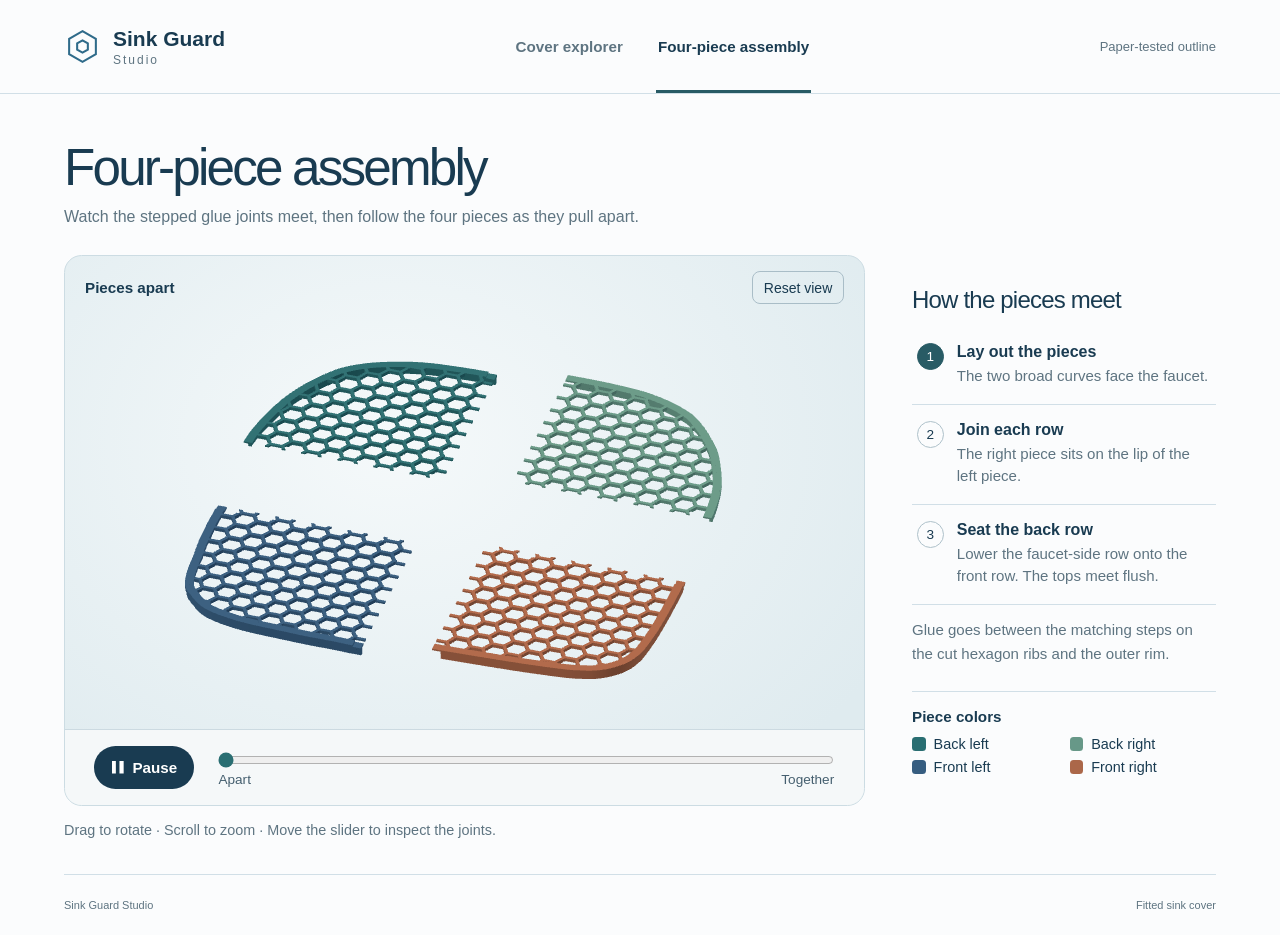
==== assembly.html @ 277f7864 "Add an interactive four-piece cover assembly tab" ====
<!doctype html>
<html lang="en">
<head>
  <meta charset="utf-8">
  <meta name="viewport" content="width=device-width,initial-scale=1">
  <meta name="theme-color" content="#eaf1f5">
  <meta name="description" content="Watch the four printed quarters of the sink guard fit together at their overlapping glue joints.">
  <title>Four-piece assembly · Sink Guard Studio</title>
  <link rel="stylesheet" href="style.css?v=cutaway-lift1">
  <link rel="stylesheet" href="assembly.css?v=1">
  <script type="importmap">{"imports":{"three":"./vendor/three/build/three.module.js","three/addons/":"./vendor/three/examples/jsm/"}}</script>
</head>
<body>
  <header class="site-header">
    <a class="brand" href="./" aria-label="Sink Guard Studio home"><svg viewBox="0 0 36 36" aria-hidden="true"><path d="M18 3 31 10.5v15L18 33 5 25.5v-15Z M18 12l5.2 3v6L18 24l-5.2-3v-6Z"/></svg><span>Sink Guard<span class="brand-sub">Studio</span></span></a>
    <nav class="studio-tabs" aria-label="Studio views"><a href="./">Cover explorer</a><a href="assembly.html" aria-current="page">Four-piece assembly</a></nav>
    <span class="version">Paper-tested outline</span>
  </header>
  <main class="assembly-page">
    <div class="assembly-title"><h1>Four-piece assembly</h1><p>Watch the stepped glue joints meet, then follow the four pieces as they pull apart.</p></div>
    <div class="assembly-layout">
      <section class="assembly-stage" aria-label="Interactive assembly animation">
        <div class="stage-strip"><span class="pose-name" id="pose-name">Pieces apart</span><button type="button" id="reset-camera" hidden>Reset view</button></div>
        <div class="assembly-art" id="assembly-art" role="img" tabindex="0" aria-label="Four colored sink cover pieces. Animation controlled by the buttons and slider below."></div>
        <div id="assembly-loading" role="status">Loading the four pieces…</div>
        <div class="motion-controls">
          <button type="button" id="play-motion" disabled><span class="motion-icon" aria-hidden="true"></span><span id="play-label">Play</span></button>
          <div class="travel"><label class="sr-only" for="assembly-travel">Assembly position</label><input type="range" id="assembly-travel" min="0" max="1000" step="1" value="0" disabled><div aria-hidden="true"><span>Apart</span><span>Together</span></div></div>
        </div>
      </section>
      <aside class="assembly-guide">
        <h2>How the pieces meet</h2>
        <ol class="sequence">
          <li><button type="button" data-stop="0" disabled><span class="step-no" aria-hidden="true">1</span><span><strong>Lay out the pieces</strong><small>The two broad curves face the faucet.</small></span></button></li>
          <li><button type="button" data-stop="0.54" disabled><span class="step-no" aria-hidden="true">2</span><span><strong>Join each row</strong><small>The right piece sits on the lip of the left piece.</small></span></button></li>
          <li><button type="button" data-stop="1" disabled><span class="step-no" aria-hidden="true">3</span><span><strong>Seat the back row</strong><small>Lower the faucet-side row onto the front row. The tops meet flush.</small></span></button></li>
        </ol>
        <p class="glue-note">Glue goes between the matching steps on the cut hexagon ribs and the outer rim.</p>
        <div class="assembly-key"><h3>Piece colors</h3><ul>
          <li><i style="--piece:#296e72"></i>Back left</li><li><i style="--piece:#679888"></i>Back right</li>
          <li><i style="--piece:#365d80"></i>Front left</li><li><i style="--piece:#ab6749"></i>Front right</li>
        </ul></div>
      </aside>
    </div>
    <p class="assembly-help" id="assembly-help">Use the slider to inspect a joint at any point.</p>
    <noscript><p>Enable JavaScript to play the assembly animation.</p></noscript>
  </main>
  <footer><span>Sink Guard Studio</span><span>Fitted sink cover</span></footer>
  <script type="module" src="assembly.js?v=1"></script>
</body>
</html>
---- style.css ----
:root{--mist:#eaf1f5;--paper:#fbfcfd;--ink:#193b51;--blue:#2f6b8a;--sky:#b4d5e5;--muted:#5e7481;--line:#d1dfe7;font-family:'Segoe UI',Arial,sans-serif;color:var(--ink);background:var(--paper);font-synthesis:none}*{box-sizing:border-box}body{margin:0}button,a,input{-webkit-tap-highlight-color:transparent}button,a,input:focus-visible{outline-offset:5px}button:focus-visible,a:focus-visible,input:focus-visible,#viewport:focus-visible{outline:3px solid #2f6b8a}button{font:inherit;color:inherit;cursor:pointer}button:disabled{cursor:wait}a{color:inherit;text-decoration:none}button{border:0;background:transparent}button:hover{background:#dce8ef}h1,h2,.brand{font-family:'Trebuchet MS','Segoe UI',sans-serif}h1,h2,p{margin:0}h1{font-size:clamp(38px,4vw,60px);font-weight:500;letter-spacing:-2.8px;line-height:1.08;margin:25px 0 23px}h2{font-size:25px;font-weight:500;letter-spacing:-.8px;margin-bottom:16px}p{line-height:1.6;color:var(--muted)}.site-header{height:94px;display:flex;align-items:center;justify-content:space-between;padding:0 5%;border-bottom:1px solid var(--line)}.brand{display:flex;align-items:center;gap:12px;font-size:21px;font-weight:700}.brand svg{width:37px;height:37px;fill:none;stroke:var(--blue);stroke-width:2}.brand-sub{font-family:'Segoe UI',sans-serif;font-size:12px;font-weight:400;display:block;letter-spacing:2px;color:var(--muted);margin-top:2px}.version{font-size:13px;color:var(--muted);display:flex;gap:10px;align-items:center}.dot{width:5px;height:5px;border-radius:50%;background:#7ea1b4}main{max-width:1680px;margin:auto}.workbench{display:grid;grid-template-columns:310px minmax(0,1fr);gap:38px;padding:35px 5% 0}.intro{padding:16px 0 22px}.lead{font-size:16px;max-width:29ch}.size{display:flex;flex-direction:column;margin:31px 0 25px;gap:4px}.size strong{font-size:29px;font-weight:500;letter-spacing:-1px}.size strong span{font-size:14px;letter-spacing:0;margin-left:7px;color:var(--muted)}.size>span{font-size:13px;color:var(--muted)}.prototype-note{font-size:13px;display:flex;gap:11px;line-height:1.5}.note-mark{border:1px solid #94aebe;border-radius:50%;height:18px;min-width:18px;line-height:16px;text-align:center;font-family:Georgia,serif;color:var(--blue);margin-top:2px}.prototype-note small{font-size:12px;display:block;max-width:26ch;margin-top:3px}.file-link{display:flex;align-items:center;justify-content:space-between;border-bottom:1px solid #8babbc;padding:12px 0;margin-top:26px;font-size:14px;max-width:260px;font-weight:600}.file-link span{font-size:23px;font-weight:400}.file-link:hover,.coupon-link:hover{color:#0b7aa4}.stage{min-width:0;background:var(--mist);border-radius:20px;position:relative;overflow:hidden;height:580px;isolation:isolate}.stage-heading{position:absolute;z-index:3;top:18px;left:25px;right:20px;display:flex;justify-content:space-between;align-items:center;font-size:13px;color:var(--muted)}.icon-button{font-size:24px;width:36px;height:36px;border-radius:50%}#viewport{position:absolute;inset:40px 0 94px;touch-action:none;outline-offset:-4px}canvas{display:block;width:100%;height:100%}#loading{position:absolute;inset:0;display:flex;align-items:center;justify-content:center;gap:12px;background:var(--mist);font-size:14px;z-index:5;padding:20px;text-align:center}.loader{width:20px;height:20px;border:2px solid var(--sky);border-top-color:var(--blue);border-radius:50%;animation:spin 1s linear infinite}@keyframes spin{to{transform:rotate(360deg)}}#loading.hidden{display:none}#measure-labels{position:absolute;inset:0;pointer-events:none;display:none}#measure-labels span{position:absolute;transform:translate(-50%,-50%);font-size:12px;border-radius:4px;background:#fbfcfde8;padding:4px 8px;color:var(--blue);white-space:nowrap}.view-tools{position:absolute;bottom:57px;left:50%;transform:translateX(-50%);display:flex;background:#fbfcfdd9;border-radius:12px;padding:4px;gap:3px;box-shadow:0 5px 20px #193b5108}.view-tools button{font-size:12px;padding:9px 12px;border-radius:8px;white-space:nowrap}.view-tools .selected{background:var(--ink);color:white}.stage-bottom{position:absolute;bottom:17px;left:25px;right:20px;display:flex;align-items:center;justify-content:space-between;gap:12px}.stage-bottom p{font-size:11px}.stage-bottom p span{padding:0 4px}.text-button{font-size:12px;padding:6px;border-radius:4px;white-space:nowrap}.control-strip{margin:0 5%;padding:22px 0 26px;display:flex;justify-content:space-between;gap:25px;border-bottom:1px solid var(--line)}.finish-controls{display:flex;align-items:center;gap:14px;font-size:12px}.control-label{color:var(--muted)}.swatches{display:flex;gap:7px}.swatch{height:25px;width:25px;border:3px solid var(--paper);box-shadow:0 0 0 1px transparent;border-radius:50%;background:var(--swatch)}.swatch:hover{background:var(--swatch);box-shadow:0 0 0 1px #95adbc}.swatch.selected{box-shadow:0 0 0 1px var(--ink)}#finish-name{min-width:31px}.toggles{display:flex;align-items:center;gap:24px;font-size:12px}.toggles label{display:flex;align-items:center;gap:7px;cursor:pointer}.toggles input{width:14px;height:14px;accent-color:var(--blue);cursor:pointer}.toggles button{border:1px solid var(--line);border-radius:7px;padding:8px 12px;white-space:nowrap}.toggles button[aria-pressed=true]{background:var(--ink);color:white}.toggles button span{font-size:17px;margin-right:5px}.details{padding:55px 5%;display:grid;grid-template-columns:1fr 1fr;gap:9%}.details>div>p{font-size:14px;max-width:62ch;margin-bottom:17px}.specifications dl{margin:23px 0 0}.specifications dl>div{display:flex;justify-content:space-between;gap:20px;border-bottom:1px solid #e3eaf0;padding:12px 0;font-size:13px}.specifications dt{color:var(--muted)}.specifications dd{margin:0;text-align:right}.fit-note{padding:17px 20px;border-left:3px solid #b4cddd;background:#f0f5f8;border-radius:0 10px 10px 0;margin:23px 0 17px}.fit-note strong{font-size:13px;font-weight:600}.fit-note p{font-size:12px;margin-top:6px}.coupon-link{font-size:13px;border-bottom:1px solid var(--line);padding:8px 0;display:flex;justify-content:space-between;font-weight:600}.small-copy{font-size:11px!important;line-height:1.5;margin-top:8px}.downloads{display:grid;grid-template-columns:1fr 1fr;gap:9%;margin:0 5%;padding:35px 0 43px;border-top:1px solid var(--line)}.downloads h2{font-size:22px;margin-bottom:8px}.downloads p{font-size:13px}.download-links{display:flex;flex-direction:column;gap:4px}.download-links a{padding:8px 0;display:flex;justify-content:space-between;font-size:13px}.download-links a:hover{text-decoration:underline}.download-links span{color:var(--muted);font-size:12px}footer{margin:0 5%;padding:24px 0;border-top:1px solid var(--line);display:flex;justify-content:space-between;font-size:11px;color:var(--muted)}.sr-only{position:absolute;width:1px;height:1px;padding:0;margin:-1px;overflow:hidden;clip:rect(0,0,0,0);white-space:nowrap;border:0}.stage:fullscreen{border-radius:0;width:100vw;height:100vh}.stage:fullscreen #viewport{inset:40px 0 110px}.stage:fullscreen .view-tools{bottom:65px}
@media(min-width:1500px){.stage{height:660px}.intro{padding-top:40px}.workbench{grid-template-columns:340px minmax(0,1fr)}}
@media(max-width:1100px){.workbench{grid-template-columns:250px minmax(0,1fr);gap:24px}.stage{height:570px}.control-strip{flex-wrap:wrap;gap:18px}.stage-bottom p{max-width:190px}.toggles{gap:17px}h1{font-size:45px}}
@media(max-width:760px){.site-header{height:78px;padding:0 6%}.brand{font-size:18px}.version{font-size:11px}.brand svg{width:31px}.workbench{display:flex;flex-direction:column;padding:18px 5% 0;gap:20px}.intro{display:grid;grid-template-columns:1fr auto;gap:14px 20px;padding:0 2%}h1{font-size:38px;letter-spacing:-1.8px;margin:10px 0 0;grid-column:1}.lead{font-size:13px;grid-column:1;max-width:33ch}.size{grid-row:1/3;grid-column:2;justify-content:center;margin:0;align-items:flex-end}.size strong{font-size:24px}.size>span{font-size:10px}.prototype-note{grid-column:1;font-size:11px}.prototype-note small{max-width:34ch;font-size:10px}.file-link{grid-column:2;margin:0;font-size:11px;max-width:125px;gap:10px;align-self:center}.stage{height:460px;width:100%;border-radius:15px}.stage-heading{left:18px;top:12px}.stage-bottom{left:15px;right:12px;bottom:12px}.stage-bottom p{font-size:10px;max-width:190px;line-height:1.45}.view-tools button{font-size:11px;padding:8px 10px}.view-tools{bottom:59px}.control-strip{padding:21px 0;gap:17px}.finish-controls{width:100%;justify-content:center}.toggles{width:100%;flex-wrap:wrap;justify-content:center;gap:14px;font-size:11px}.toggles button{font-size:11px}.details{grid-template-columns:1fr;gap:38px;padding:38px 7%}.downloads{grid-template-columns:1fr;gap:20px;margin:0 7%}.specifications dl>div{font-size:12px}footer{margin:0 7%;font-size:10px;gap:20px}h2{font-size:23px}#viewport{inset:35px 0 100px}}
@media(max-width:390px){h1{font-size:33px}.size strong{font-size:21px}.size>span{font-size:9px}.intro{gap:12px}.version{gap:6px}.view-tools button{padding:8px}.stage{height:420px}}
@media(prefers-reduced-motion:reduce){.loader{animation:none}}

/* Keep finish names and specification values stable as the controls change. */
#finish-name{min-width:52px}
.specifications dd{max-width:64%}
.download-links a{gap:20px}
.download-links span{flex-shrink:0}
.stage-actions{display:flex;align-items:center;gap:9px}
#cover-toggle{border:1px solid #96afbd;background:#fbfcfd;color:var(--ink);border-radius:8px;padding:8px 14px;font-size:13px;font-weight:600;min-width:104px}
#cover-toggle:hover{background:#dce8ef}
#still:not([hidden]){position:absolute;inset:0;width:100%;height:100%;object-fit:contain;background:var(--mist)}
.shelf-detail{margin:0 0 18px}
.shelf-detail img{width:100%;height:auto;display:block;border-radius:10px;border:1px solid var(--line)}
.shelf-detail figcaption{color:var(--ink);font-size:.95rem;line-height:1.5;margin:10px 0 0}#shelf-fit{scroll-margin-top:1.25rem}
.toggles input:disabled,.toggles button:disabled{cursor:default}
.stage:not(:fullscreen) #viewport{top:56px}

.cutaway-toolbar{display:flex;align-items:center;justify-content:space-between;flex-wrap:wrap;column-gap:.6rem;row-gap:.4rem;margin-bottom:1rem}
.cutaway-toolbar h2{margin:0}
.cutaway-choices{display:inline-flex;position:relative;gap:2px;align-items:stretch;margin:0;padding:3px;border:1px solid var(--line);border-radius:999px;background:#edf2f4}
.cutaway-choices label{position:relative;cursor:pointer}
.cutaway-choices input{position:absolute;width:1px;height:1px;opacity:0}
.cutaway-choices span{display:block;padding:.38rem .75rem;border-radius:999px;color:var(--ink);font:600 .9rem/1.25 'Segoe UI',Arial,sans-serif}
.cutaway-choices input:checked+span{background:var(--ink);color:#fff}
.cutaway-choices input:focus-visible+span{outline:2px solid #257b85;outline-offset:2px}
#cutaway-figure-2d{display:none}
.cutaway-switcher:has(#cutaway-2d:checked) #cutaway-figure-3d{display:none}
.cutaway-switcher:has(#cutaway-2d:checked) #cutaway-figure-2d{display:block}
.cutaway-controls{display:flex;align-items:center;gap:.75rem;flex-shrink:0}
.cutaway-label-toggle{display:inline-flex;position:relative;align-items:center;gap:.4rem;min-height:2.25rem;cursor:pointer;font-size:.9rem;font-weight:600;color:var(--ink)}
.cutaway-label-toggle input{position:absolute;width:1px;height:1px;opacity:0}
.cutaway-track{width:2rem;height:1.125rem;box-sizing:border-box;display:inline-block;border:1px solid #82929c;border-radius:1rem;background:#eff2f3;position:relative}
.cutaway-track:after{content:"";position:absolute;top:2px;left:2px;width:.75rem;height:.75rem;border-radius:50%;background:#63747e}
.cutaway-label-toggle input:checked+.cutaway-track{background:#285b65;border-color:#285b65}
.cutaway-label-toggle input:checked+.cutaway-track:after{left:auto;right:2px;background:#fff}
.cutaway-label-toggle input:focus-visible+.cutaway-track{outline:2px solid #257b85;outline-offset:2px}
.cutaway-art{position:relative;border:1px solid var(--line);border-radius:10px;overflow:hidden;isolation:isolate}
.shelf-detail .cutaway-art img{border:0;border-radius:0}
.shelf-detail .cutaway-art .cutaway-annotations{position:absolute;inset:0;width:100%;height:100%;pointer-events:none}
.without-cutaway-labels,.cutaway-switcher:has(#cutaway-labels:not(:checked)) .cutaway-annotations,.cutaway-switcher:has(#cutaway-labels:not(:checked)) .with-cutaway-labels{display:none}
.cutaway-switcher:has(#cutaway-labels:not(:checked)) .without-cutaway-labels{display:inline}

#shelf-fit > p{max-width:none}
.cutaway-controls{flex-wrap:wrap;flex-shrink:1;row-gap:.35rem}
.cutaway-lift{display:inline-flex;align-items:center;justify-content:center;gap:.48rem;min-height:2.25rem;padding:.36rem .8rem;border:1px solid #285b65;border-radius:999px;background:#285b65;color:white;font-size:.9rem;font-weight:600}
.cutaway-lift:hover{background:#1c4952}
.cutaway-lift[hidden],.cutaway-switcher:has(#cutaway-2d:checked) .cutaway-lift{display:none}
.cutaway-play-icon{width:.65rem;height:.65rem;background:currentColor;clip-path:polygon(8% 0,100% 50%,8% 100%)}
.cutaway-lift[data-active] .cutaway-play-icon{clip-path:inset(8% round 1px)}
.cutaway-art .cutaway-layer,.cutaway-motion-caption{display:none}
.shelf-detail .cutaway-art .cutaway-layer{position:absolute;inset:0;width:100%;height:100%;pointer-events:none}
.shelf-detail .cutaway-art img.cutaway-layer{display:none}
#cutaway-figure-3d[data-lift="playing"] #cutaway-motion,
#cutaway-figure-3d[data-lift="raised"] #cutaway-raised{display:block}
.cutaway-switcher figure#cutaway-figure-3d:is([data-lift="playing"],[data-lift="raised"]) :is(.cutaway-annotations,.with-cutaway-labels,.without-cutaway-labels){display:none}
#cutaway-figure-3d:is([data-lift="playing"],[data-lift="raised"]) .cutaway-motion-caption{display:inline}
.cutaway-status:empty{margin:0}
---- assembly.css ----
.site-header { gap: 1.5rem; }
.studio-tabs { display: flex; align-self: stretch; gap: clamp(1rem, 2.5vw, 2.25rem); }
.studio-tabs a { display: grid; align-items: center; border-bottom: 3px solid transparent; padding: 3px .1rem 0; color: var(--muted); font-size: .95rem; font-weight: 600; }
.studio-tabs a[aria-current] { border-color: #285b65; color: var(--ink); }
.studio-tabs a:hover { color: #285b65; }
.assembly-page { padding: clamp(1.5rem, 3.6vw, 3.5rem) 5% 2rem; }
.assembly-title { margin-bottom: 1.6rem; }
.assembly-title h1 { font-size: clamp(2.2rem, 4vw, 3.65rem); margin: 0 0 .55rem; }
.assembly-title p { font-size: 1rem; }
.assembly-layout { display: grid; grid-template-columns: minmax(0, 1fr) minmax(15rem, 19rem); align-items: center; gap: clamp(1.4rem, 3.7vw, 3.75rem); }
.assembly-stage { position: relative; isolation: isolate; display: grid; min-width: 0; grid-template-rows: auto minmax(0, 1fr) auto; height: clamp(26rem, 43vw, 40rem); background: radial-gradient(ellipse at 41% 34%, #f5f9fa, #dfebef 85%); border: 1px solid #ccdce3; border-radius: 1.1rem; overflow: hidden; }
.stage-strip { display: flex; align-items: center; justify-content: space-between; min-height: 3.4rem; padding: .7rem 1.25rem .2rem; }
.pose-name { color: var(--ink); font-size: .95rem; font-weight: 600; }
.stage-strip button { font-size: .875rem; padding: .45rem .65rem; border: 1px solid #a9bdc7; border-radius: .5rem; }
.assembly-art { min-width: 0; min-height: 0; position: relative; outline-offset: -4px; }
.assembly-art:focus-visible { outline: 2px solid #2f6b8a; }
.assembly-art.is-orbit { cursor: grab; touch-action: none; }
.assembly-art.is-orbit:active { cursor: grabbing; }
.assembly-art canvas { position: absolute; inset: 0; display: block; width: 100%; height: 100%; }
#assembly-loading { position: absolute; inset: 45% 0 auto; text-align: center; padding: 0 1rem; pointer-events: none; }
.motion-controls { display: flex; align-items: center; gap: clamp(.8rem, 2vw, 1.5rem); padding: 1rem clamp(1rem, 2.3vw, 2.2rem); border-top: 1px solid #ccdae1; background: #f5f8f9; }
#play-motion { display: inline-flex; justify-content: center; align-items: center; gap: .55rem; min-width: 6.25rem; min-height: 2.7rem; padding: .55rem 1rem; border-radius: 2rem; background: var(--ink); color: white; font-size: .95rem; font-weight: 600; }
#play-motion:hover { background: #295c70; }
#play-motion:disabled { opacity: .6; }
.motion-icon { width: .75rem; height: .8rem; background: currentColor; clip-path: polygon(8% 0, 100% 50%, 8% 100%); }
#play-motion.is-playing .motion-icon { clip-path: polygon(0 0, 35% 0, 35% 100%, 65% 100%, 65% 0, 100% 0, 100% 100%, 0 100%); }
.travel { flex: 1; min-width: 0; }
.travel input { width: 100%; accent-color: #296e72; margin: 0; display: block; height: 1.5rem; cursor: pointer; }
.travel>div { display: flex; justify-content: space-between; color: #455f6f; font-size: .85rem; }
.assembly-guide h2 { font-size: 1.5rem; margin: 0 0 .8rem; }
.sequence { margin: 0; list-style: none; padding: 0; }
.sequence li + li { border-top: 1px solid var(--line); }
.sequence button { display: flex; width: 100%; text-align: left; align-items: flex-start; gap: .8rem; padding: 1rem .3rem; border-radius: .35rem; }
.sequence button:hover { background: #edf3f6; }
.step-no { display: grid; place-items: center; min-width: 1.7rem; height: 1.7rem; border: 1px solid #aec1ca; border-radius: 50%; font-size: .85rem; }
.sequence button[aria-current] .step-no { background: #285b65; color: white; border-color: #285b65; }
.sequence strong { display: block; font-size: 1rem; font-weight: 600; }
.sequence small { display: block; margin-top: .25rem; line-height: 1.5; color: var(--muted); font-size: .94rem; }
.assembly-key { margin-top: .8rem; border-top: 1px solid var(--line); padding-top: 1rem; }
.assembly-key h3 { margin: 0 0 .65rem; font-size: .95rem; font-weight: 600; }
.assembly-key ul { list-style: none; margin: 0; padding: 0; display: grid; grid-template-columns: 1fr 1fr; gap: .45rem .7rem; }
.assembly-key li { display: flex; gap: .5rem; align-items: center; font-size: .9rem; }
.assembly-key i { width: .85rem; height: .85rem; border-radius: .22rem; background: var(--piece); }
.assembly-help { margin-top: .85rem; font-size: .9rem; }
@media (max-width: 800px) {
  .site-header { flex-wrap: wrap; gap: 0 1rem; padding-top: .8rem; height: auto; }
  .studio-tabs { order: 3; flex: 0 0 100%; margin-top: .35rem; }
  .studio-tabs a { padding: .7rem .05rem .6rem; }
  .assembly-layout { grid-template-columns: 1fr; }
  .assembly-guide { display: grid; gap: 0 1.5rem; grid-template-columns: minmax(0, 1fr) minmax(10rem, .55fr); }
  .assembly-guide h2 { grid-column: 1/-1; }
  .assembly-key { margin: 0; padding: .85rem 0 0; }
  .assembly-stage { height: clamp(24rem, 70vw, 34rem); }
}
@media (max-width: 520px) {
  .assembly-guide { display: block; }
  .assembly-page { padding-top: 1.4rem; }
  .assembly-stage { height: clamp(22rem, 103vw, 29rem); }
  .stage-strip { padding-inline: .9rem; }
  .assembly-title { margin-bottom: 1rem; }
}
.glue-note { font-size: .94rem; padding: .8rem 0; border-top: 1px solid var(--line); } @media (min-width:521px) and (max-width:800px) { .glue-note { grid-column: 1/-1; grid-row: 3; } }
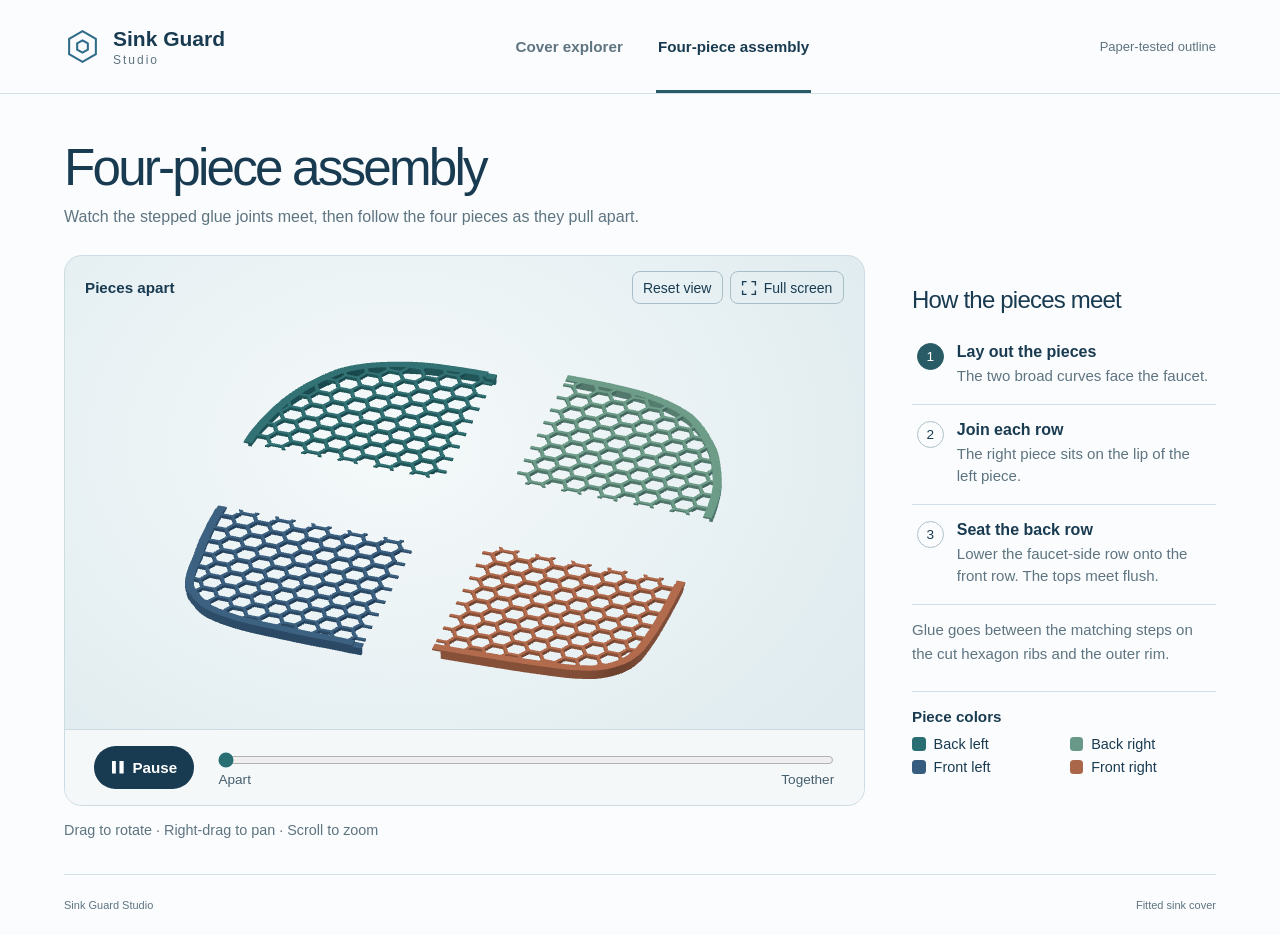
==== commit 4195c119: "Enable panning and fullscreen in the assembly viewer" ====
--- a/assembly.html
+++ b/assembly.html
@@ -7,7 +7,7 @@
   <meta name="description" content="Watch the four printed quarters of the sink guard fit together at their overlapping glue joints.">
   <title>Four-piece assembly · Sink Guard Studio</title>
   <link rel="stylesheet" href="style.css?v=cutaway-lift1">
-  <link rel="stylesheet" href="assembly.css?v=1">
+  <link rel="stylesheet" href="assembly.css?v=pan-full1">
   <script type="importmap">{"imports":{"three":"./vendor/three/build/three.module.js","three/addons/":"./vendor/three/examples/jsm/"}}</script>
 </head>
 <body>
@@ -20,7 +20,7 @@
     <div class="assembly-title"><h1>Four-piece assembly</h1><p>Watch the stepped glue joints meet, then follow the four pieces as they pull apart.</p></div>
     <div class="assembly-layout">
       <section class="assembly-stage" aria-label="Interactive assembly animation">
-        <div class="stage-strip"><span class="pose-name" id="pose-name">Pieces apart</span><button type="button" id="reset-camera" hidden>Reset view</button></div>
+        <div class="stage-strip"><span class="pose-name" id="pose-name">Pieces apart</span><div class="assembly-view-actions"><button type="button" id="reset-camera" hidden>Reset view</button><button type="button" id="assembly-fullscreen" aria-pressed="false"><svg viewBox="0 0 20 20" fill="none" stroke="currentColor" stroke-width="1.7" aria-hidden="true"><path d="M2 7V2h5m6 0h5v5m0 6v5h-5m-6 0H2v-5"/></svg><span>Full screen</span></button></div></div>
         <div class="assembly-art" id="assembly-art" role="img" tabindex="0" aria-label="Four colored sink cover pieces. Animation controlled by the buttons and slider below."></div>
         <div id="assembly-loading" role="status">Loading the four pieces…</div>
         <div class="motion-controls">
@@ -46,6 +46,6 @@
     <noscript><p>Enable JavaScript to play the assembly animation.</p></noscript>
   </main>
   <footer><span>Sink Guard Studio</span><span>Fitted sink cover</span></footer>
-  <script type="module" src="assembly.js?v=1"></script>
+  <script type="module" src="assembly.js?v=pan-full1"></script>
 </body>
 </html>
--- a/assembly.css
+++ b/assembly.css
@@ -61,3 +61,13 @@
   .assembly-title { margin-bottom: 1rem; }
 }
 .glue-note { font-size: .94rem; padding: .8rem 0; border-top: 1px solid var(--line); } @media (min-width:521px) and (max-width:800px) { .glue-note { grid-column: 1/-1; grid-row: 3; } }
+
+.assembly-view-actions { display: flex; align-items: center; gap: .45rem; }
+#assembly-fullscreen { display: inline-flex; align-items: center; gap: .4rem; }
+#assembly-fullscreen svg { width: 1rem; height: 1rem; }
+.assembly-stage:fullscreen, .assembly-stage.expanded { width: 100%; height: 100%; max-width: none; max-height: none; border: 0; border-radius: 0; }
+.assembly-stage.expanded { position: fixed; inset: 0; z-index: 999; height: 100dvh; }
+body.assembly-expanded { overflow: hidden; }
+.assembly-stage:is(:fullscreen,.expanded) .stage-strip { padding-top: max(.7rem, env(safe-area-inset-top)); }
+.assembly-stage:is(:fullscreen,.expanded) .motion-controls { padding-bottom: max(1rem, env(safe-area-inset-bottom)); }
+@media(max-width:450px) { .stage-strip button { font-size: .81rem; padding-inline: .45rem; } }
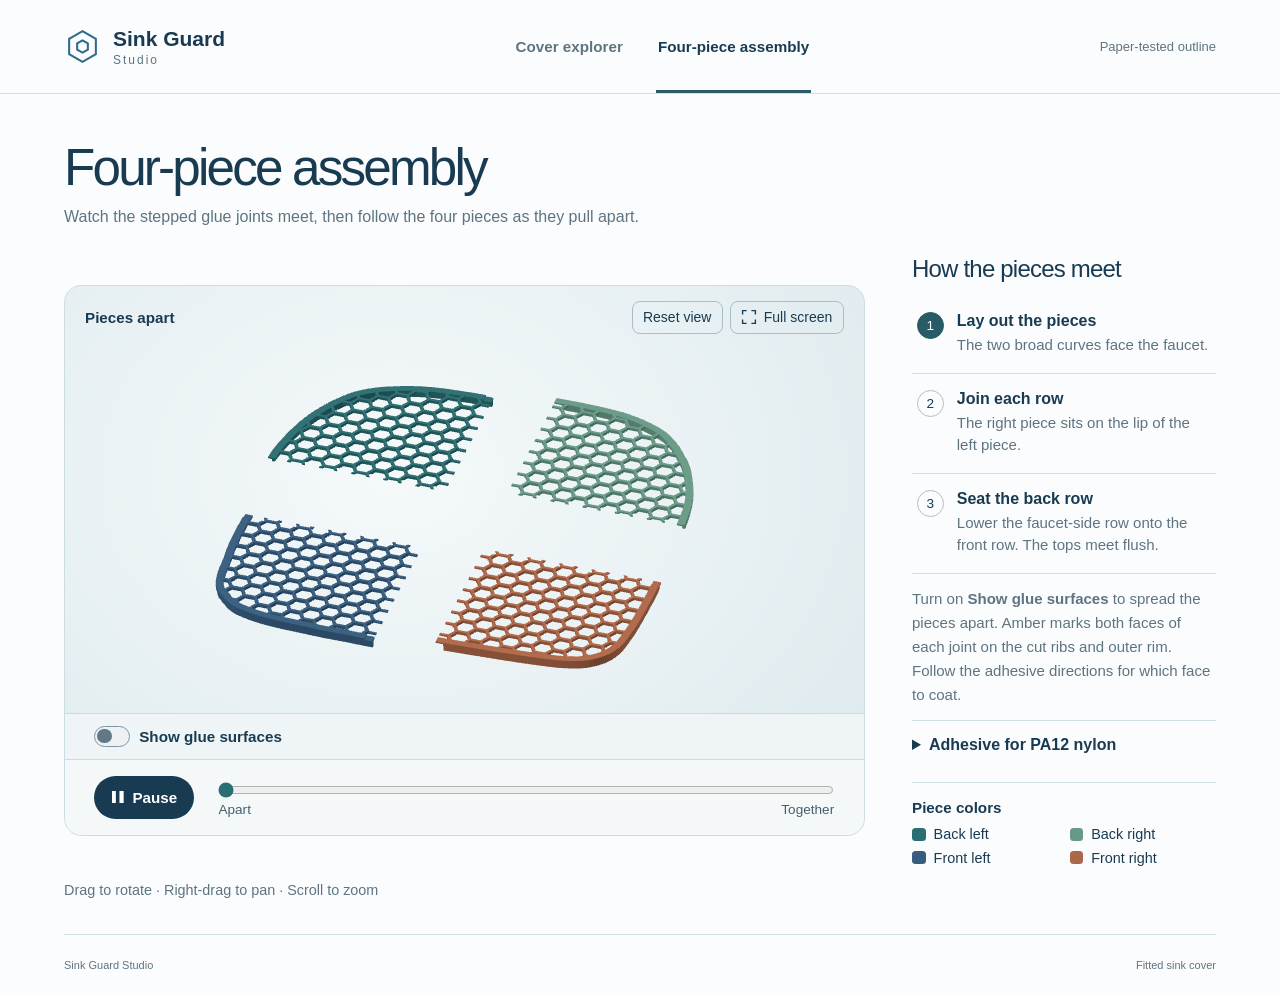
==== commit 0973689e: "Highlight the four-piece cover glue surfaces" ====
--- a/assembly.html
+++ b/assembly.html
@@ -7,7 +7,7 @@
   <meta name="description" content="Watch the four printed quarters of the sink guard fit together at their overlapping glue joints.">
   <title>Four-piece assembly · Sink Guard Studio</title>
   <link rel="stylesheet" href="style.css?v=cutaway-lift1">
-  <link rel="stylesheet" href="assembly.css?v=pan-full1">
+  <link rel="stylesheet" href="assembly.css?v=glue1">
   <script type="importmap">{"imports":{"three":"./vendor/three/build/three.module.js","three/addons/":"./vendor/three/examples/jsm/"}}</script>
 </head>
 <body>
@@ -23,6 +23,10 @@
         <div class="stage-strip"><span class="pose-name" id="pose-name">Pieces apart</span><div class="assembly-view-actions"><button type="button" id="reset-camera" hidden>Reset view</button><button type="button" id="assembly-fullscreen" aria-pressed="false"><svg viewBox="0 0 20 20" fill="none" stroke="currentColor" stroke-width="1.7" aria-hidden="true"><path d="M2 7V2h5m6 0h5v5m0 6v5h-5m-6 0H2v-5"/></svg><span>Full screen</span></button></div></div>
         <div class="assembly-art" id="assembly-art" role="img" tabindex="0" aria-label="Four colored sink cover pieces. Animation controlled by the buttons and slider below."></div>
         <div id="assembly-loading" role="status">Loading the four pieces…</div>
+        <div class="glue-bar">
+          <label class="glue-switch"><input type="checkbox" role="switch" id="glue-surfaces" aria-controls="assembly-art" aria-describedby="glue-instruction" disabled><span class="glue-track" aria-hidden="true"></span>Show glue surfaces</label>
+          <span class="glue-caption" id="glue-caption" role="status"></span>
+        </div>
         <div class="motion-controls">
           <button type="button" id="play-motion" disabled><span class="motion-icon" aria-hidden="true"></span><span id="play-label">Play</span></button>
           <div class="travel"><label class="sr-only" for="assembly-travel">Assembly position</label><input type="range" id="assembly-travel" min="0" max="1000" step="1" value="0" disabled><div aria-hidden="true"><span>Apart</span><span>Together</span></div></div>
@@ -35,7 +39,13 @@
           <li><button type="button" data-stop="0.54" disabled><span class="step-no" aria-hidden="true">2</span><span><strong>Join each row</strong><small>The right piece sits on the lip of the left piece.</small></span></button></li>
           <li><button type="button" data-stop="1" disabled><span class="step-no" aria-hidden="true">3</span><span><strong>Seat the back row</strong><small>Lower the faucet-side row onto the front row. The tops meet flush.</small></span></button></li>
         </ol>
-        <p class="glue-note">Glue goes between the matching steps on the cut hexagon ribs and the outer rim.</p>
+        <p class="glue-note" id="glue-instruction">Turn on <strong>Show glue surfaces</strong> to spread the pieces apart. Amber marks both faces of each joint on the cut ribs and outer rim. Follow the adhesive directions for which face to coat.</p>
+        <details class="glue-adhesive">
+          <summary>Adhesive for PA12 nylon</summary>
+          <p>Ask the print shop about <strong>Permabond TA4550</strong>, a two-part acrylic that the manufacturer recommends for nylon 12. Dry-fit the four pieces first. The adhesive cures fully in about 24 hours at 73°F (23°C).</p>
+          <p>Before your cat uses the cover, have the shop check the cured joints after wetting and test the cover on a ½-inch ledge for a 9 lb cat landing near the center.</p>
+          <p class="glue-sources"><a href="https://permabond.com/materials_bonded/how-to-bond-nylon/">Nylon bonding guide</a> · <a href="https://permabond.com/wp-content/uploads/2025/11/TA4550_TDS-1-2.pdf">Technical data sheet</a></p>
+        </details>
         <div class="assembly-key"><h3>Piece colors</h3><ul>
           <li><i style="--piece:#296e72"></i>Back left</li><li><i style="--piece:#679888"></i>Back right</li>
           <li><i style="--piece:#365d80"></i>Front left</li><li><i style="--piece:#ab6749"></i>Front right</li>
@@ -46,6 +56,6 @@
     <noscript><p>Enable JavaScript to play the assembly animation.</p></noscript>
   </main>
   <footer><span>Sink Guard Studio</span><span>Fitted sink cover</span></footer>
-  <script type="module" src="assembly.js?v=pan-full1"></script>
+  <script type="module" src="assembly.js?v=glue1"></script>
 </body>
 </html>
--- a/assembly.css
+++ b/assembly.css
@@ -71,3 +71,21 @@
 .assembly-stage:is(:fullscreen,.expanded) .stage-strip { padding-top: max(.7rem, env(safe-area-inset-top)); }
 .assembly-stage:is(:fullscreen,.expanded) .motion-controls { padding-bottom: max(1rem, env(safe-area-inset-bottom)); }
 @media(max-width:450px) { .stage-strip button { font-size: .81rem; padding-inline: .45rem; } }
+
+.assembly-stage { grid-template-rows: auto minmax(0,1fr) auto auto; }
+.glue-bar { display:flex; align-items:center; flex-wrap:wrap; gap:.25rem 1rem; min-height:2.85rem; padding:.35rem clamp(1rem,2.3vw,2.2rem); background:#eff5f6; border-top:1px solid #ccdae1; }
+.glue-switch { position:relative; display:inline-flex; align-items:center; gap:.55rem; min-height:2rem; cursor:pointer; font-size:.95rem; font-weight:600; }
+.glue-switch input { position:absolute; opacity:0; width:1px; height:1px; }
+.glue-track { display:inline-grid; align-items:center; width:2.25rem; height:1.3rem; padding:2px; border-radius:999px; border:1px solid #8096a2; background:#edf1f2; }
+.glue-track::after { content:""; height:.9rem; width:.9rem; border-radius:50%; background:#617985; }
+.glue-switch input:checked + .glue-track { background:#ffb000; border-color:#77541c; }
+.glue-switch input:checked + .glue-track::after { justify-self:end; background:#513a12; }
+.glue-switch input:focus-visible + .glue-track { outline:3px solid #2f6b8a; outline-offset:3px; }
+.glue-switch:has(input:disabled) { opacity:.55; }
+.glue-caption { font-size:.88rem; color:#5c481e; }
+.glue-adhesive { padding:.75rem 0; border-top:1px solid var(--line); }
+.glue-adhesive summary { cursor:pointer; font-weight:600; font-size:1rem; padding:.2rem 0; }
+.glue-adhesive p { margin:.65rem 0 0; font-size:.94rem; }
+.glue-sources a { text-decoration:underline; text-underline-offset:2px; }
+@media(min-width:521px) and (max-width:800px) { .glue-adhesive { grid-column:1/-1; grid-row:4; } .assembly-key { grid-column:2; grid-row:2; } }
+@media(max-width:520px) { .glue-caption { font-size:.82rem; } }
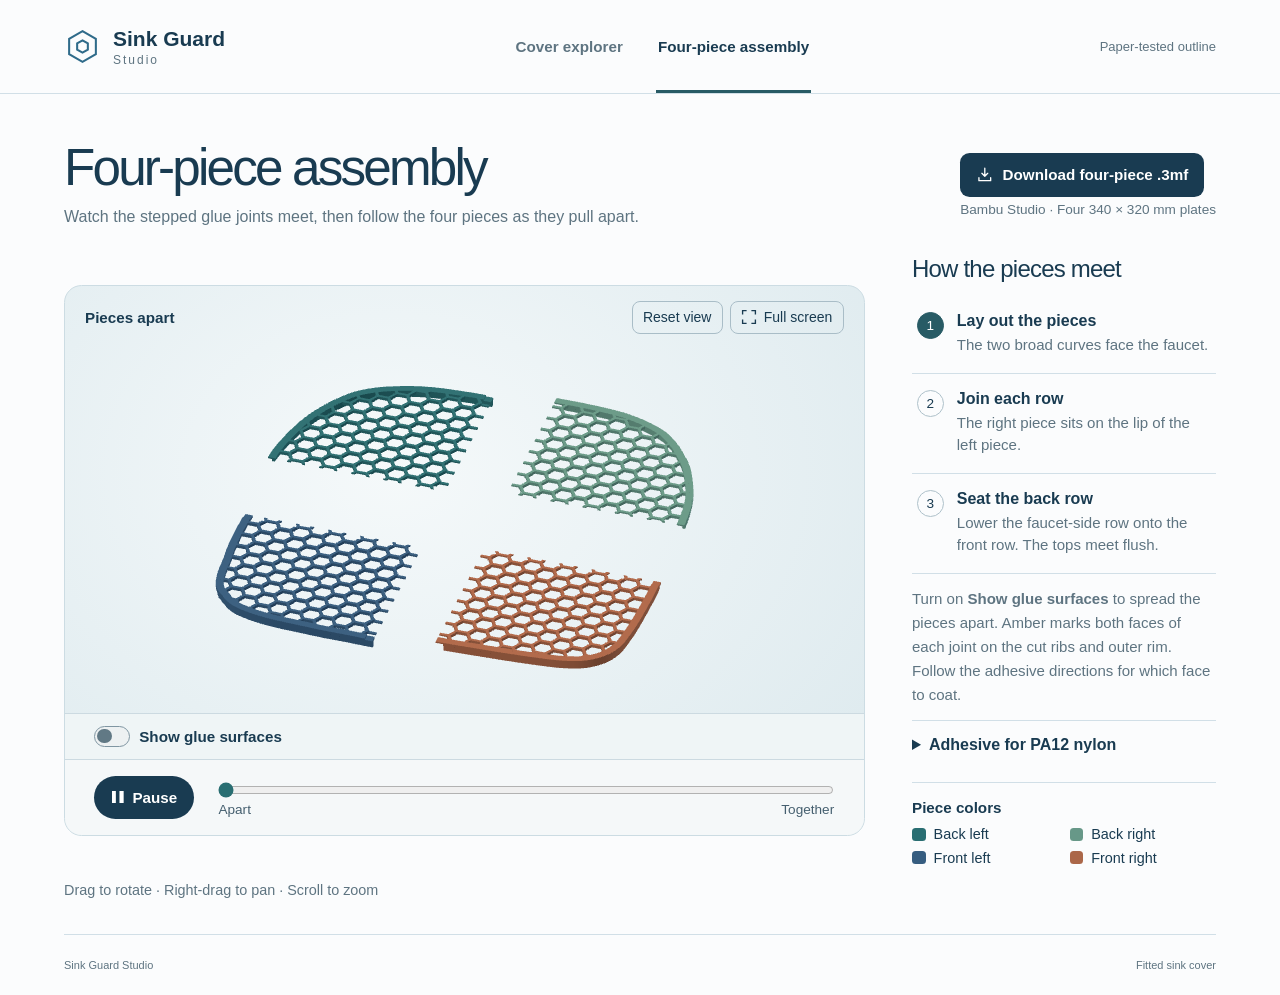
==== commit f2e1ff38: "Add the verified four-piece Bambu Studio download" ====
--- a/assembly.html
+++ b/assembly.html
@@ -7,7 +7,7 @@
   <meta name="description" content="Watch the four printed quarters of the sink guard fit together at their overlapping glue joints.">
   <title>Four-piece assembly · Sink Guard Studio</title>
   <link rel="stylesheet" href="style.css?v=cutaway-lift1">
-  <link rel="stylesheet" href="assembly.css?v=glue1">
+  <link rel="stylesheet" href="assembly.css?v=print1">
   <script type="importmap">{"imports":{"three":"./vendor/three/build/three.module.js","three/addons/":"./vendor/three/examples/jsm/"}}</script>
 </head>
 <body>
@@ -17,7 +17,16 @@
     <span class="version">Paper-tested outline</span>
   </header>
   <main class="assembly-page">
-    <div class="assembly-title"><h1>Four-piece assembly</h1><p>Watch the stepped glue joints meet, then follow the four pieces as they pull apart.</p></div>
+    <div class="assembly-title assembly-title-with-download">
+      <div><h1>Four-piece assembly</h1><p>Watch the stepped glue joints meet, then follow the four pieces as they pull apart.</p></div>
+      <div class="print-download">
+        <a class="print-download-button" href="assets/sink-cover-four-piece-glue-340x320.3mf" download="sink-cover-four-piece-glue-340x320.3mf">
+          <svg viewBox="0 0 24 24" fill="none" stroke="currentColor" stroke-width="1.8" stroke-linecap="round" stroke-linejoin="round" aria-hidden="true"><path d="M12 3v11m-4-4 4 4 4-4M4 16v4h16v-4"/></svg>
+          Download four-piece .3mf
+        </a>
+        <span>Bambu Studio · Four 340 × 320 mm plates</span>
+      </div>
+    </div>
     <div class="assembly-layout">
       <section class="assembly-stage" aria-label="Interactive assembly animation">
         <div class="stage-strip"><span class="pose-name" id="pose-name">Pieces apart</span><div class="assembly-view-actions"><button type="button" id="reset-camera" hidden>Reset view</button><button type="button" id="assembly-fullscreen" aria-pressed="false"><svg viewBox="0 0 20 20" fill="none" stroke="currentColor" stroke-width="1.7" aria-hidden="true"><path d="M2 7V2h5m6 0h5v5m0 6v5h-5m-6 0H2v-5"/></svg><span>Full screen</span></button></div></div>
--- a/assembly.css
+++ b/assembly.css
@@ -89,3 +89,10 @@
 .glue-sources a { text-decoration:underline; text-underline-offset:2px; }
 @media(min-width:521px) and (max-width:800px) { .glue-adhesive { grid-column:1/-1; grid-row:4; } .assembly-key { grid-column:2; grid-row:2; } }
 @media(max-width:520px) { .glue-caption { font-size:.82rem; } }
+
+.assembly-title-with-download { display: flex; align-items: center; justify-content: space-between; flex-wrap: wrap; gap: 1rem 2rem; }
+.print-download { display: grid; justify-items: start; gap: .35rem; }
+.print-download-button { display: inline-flex; align-items: center; justify-content: center; gap: .55rem; min-height: 2.75rem; padding: .6rem 1rem; border-radius: .6rem; background: var(--ink); color: white; font-size: .95rem; font-weight: 600; }
+.print-download-button:hover { background: #295c70; }
+.print-download-button svg { width: 1.1rem; height: 1.1rem; flex-shrink: 0; }
+.print-download > span { color: var(--muted); font-size: .85rem; }
